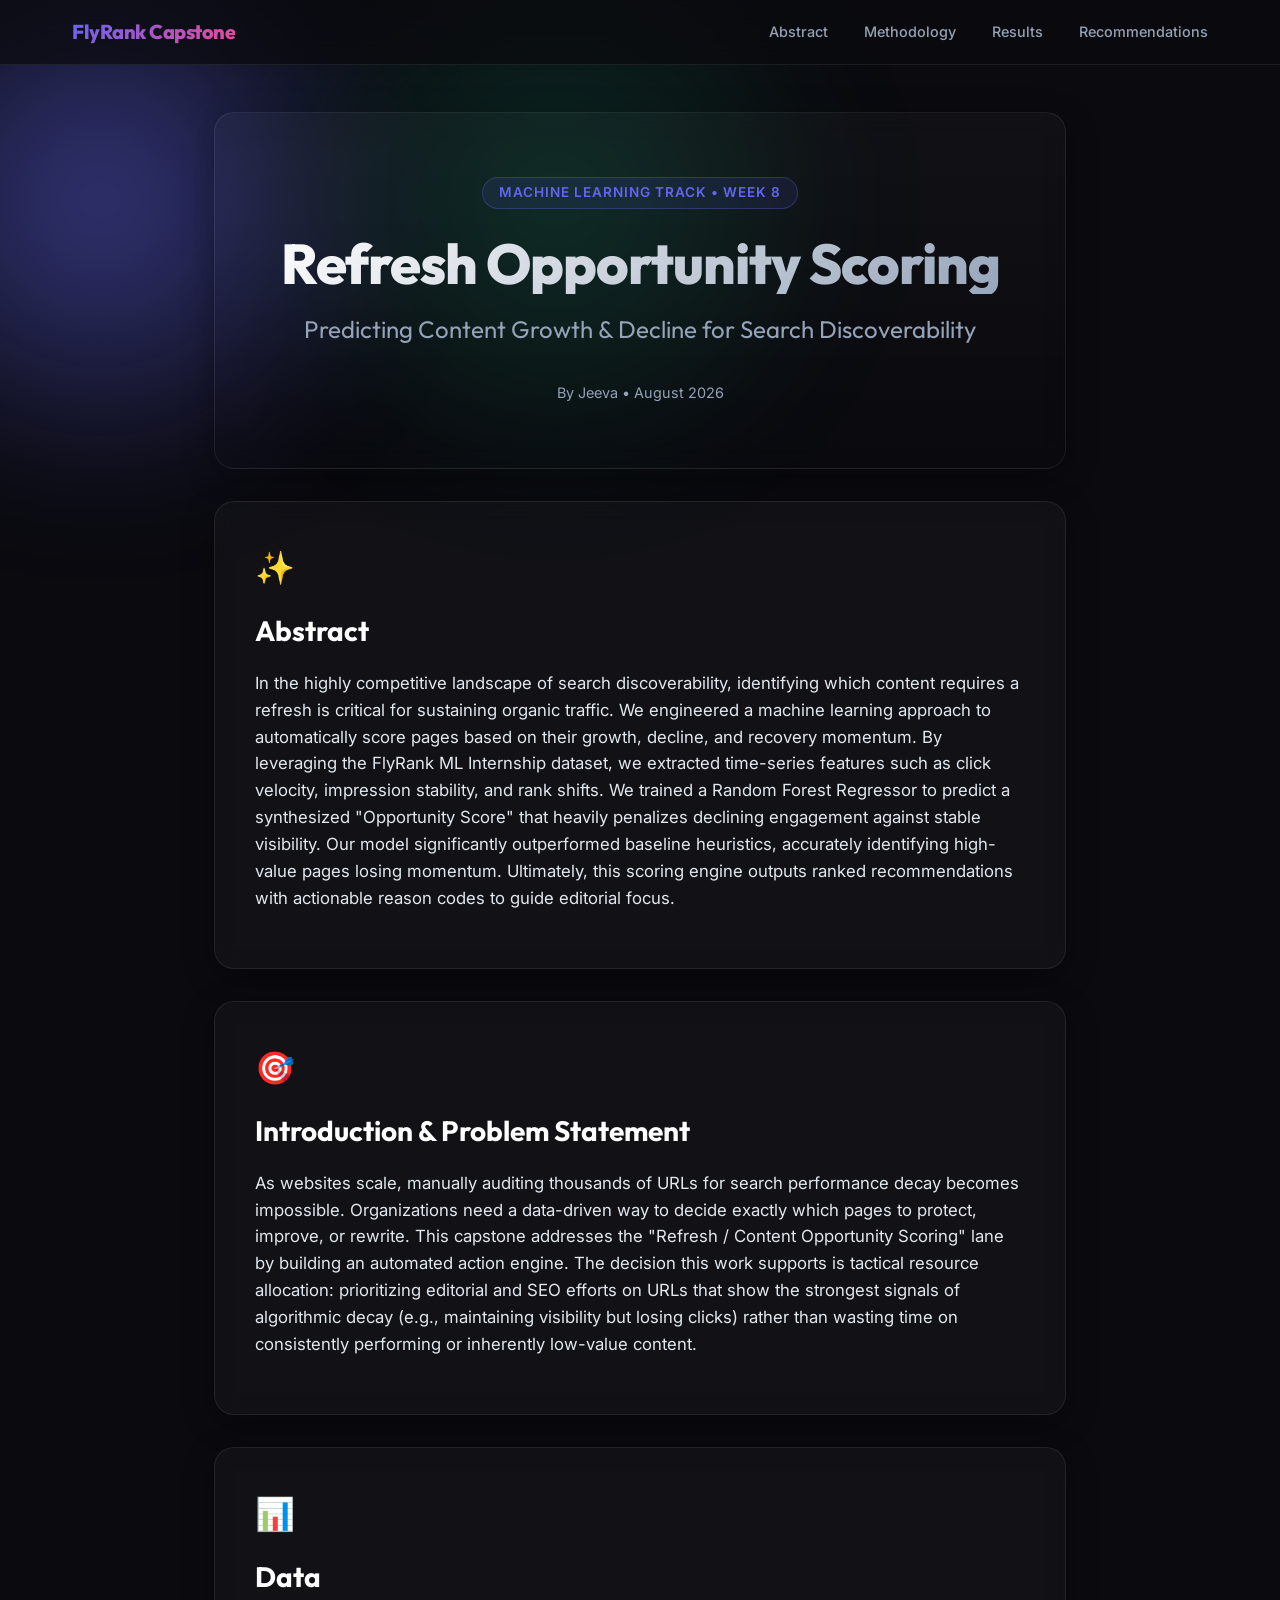
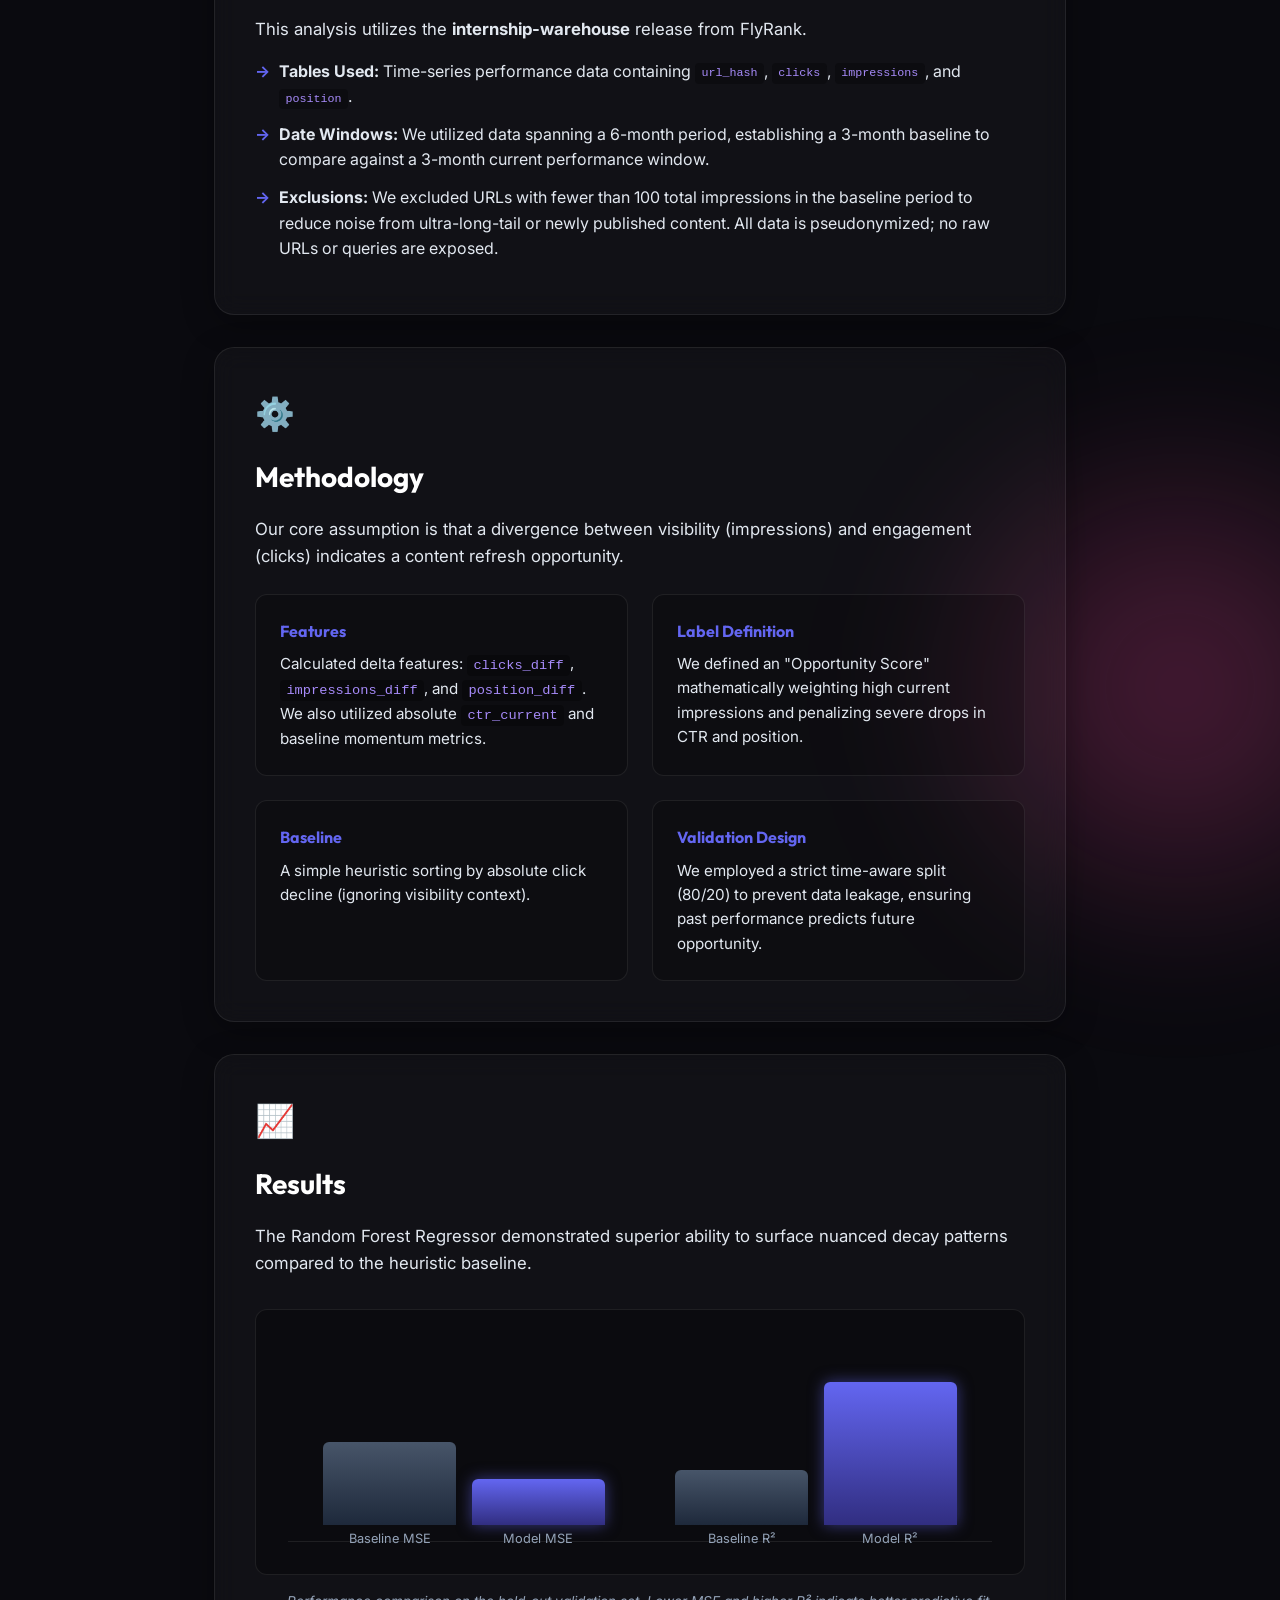
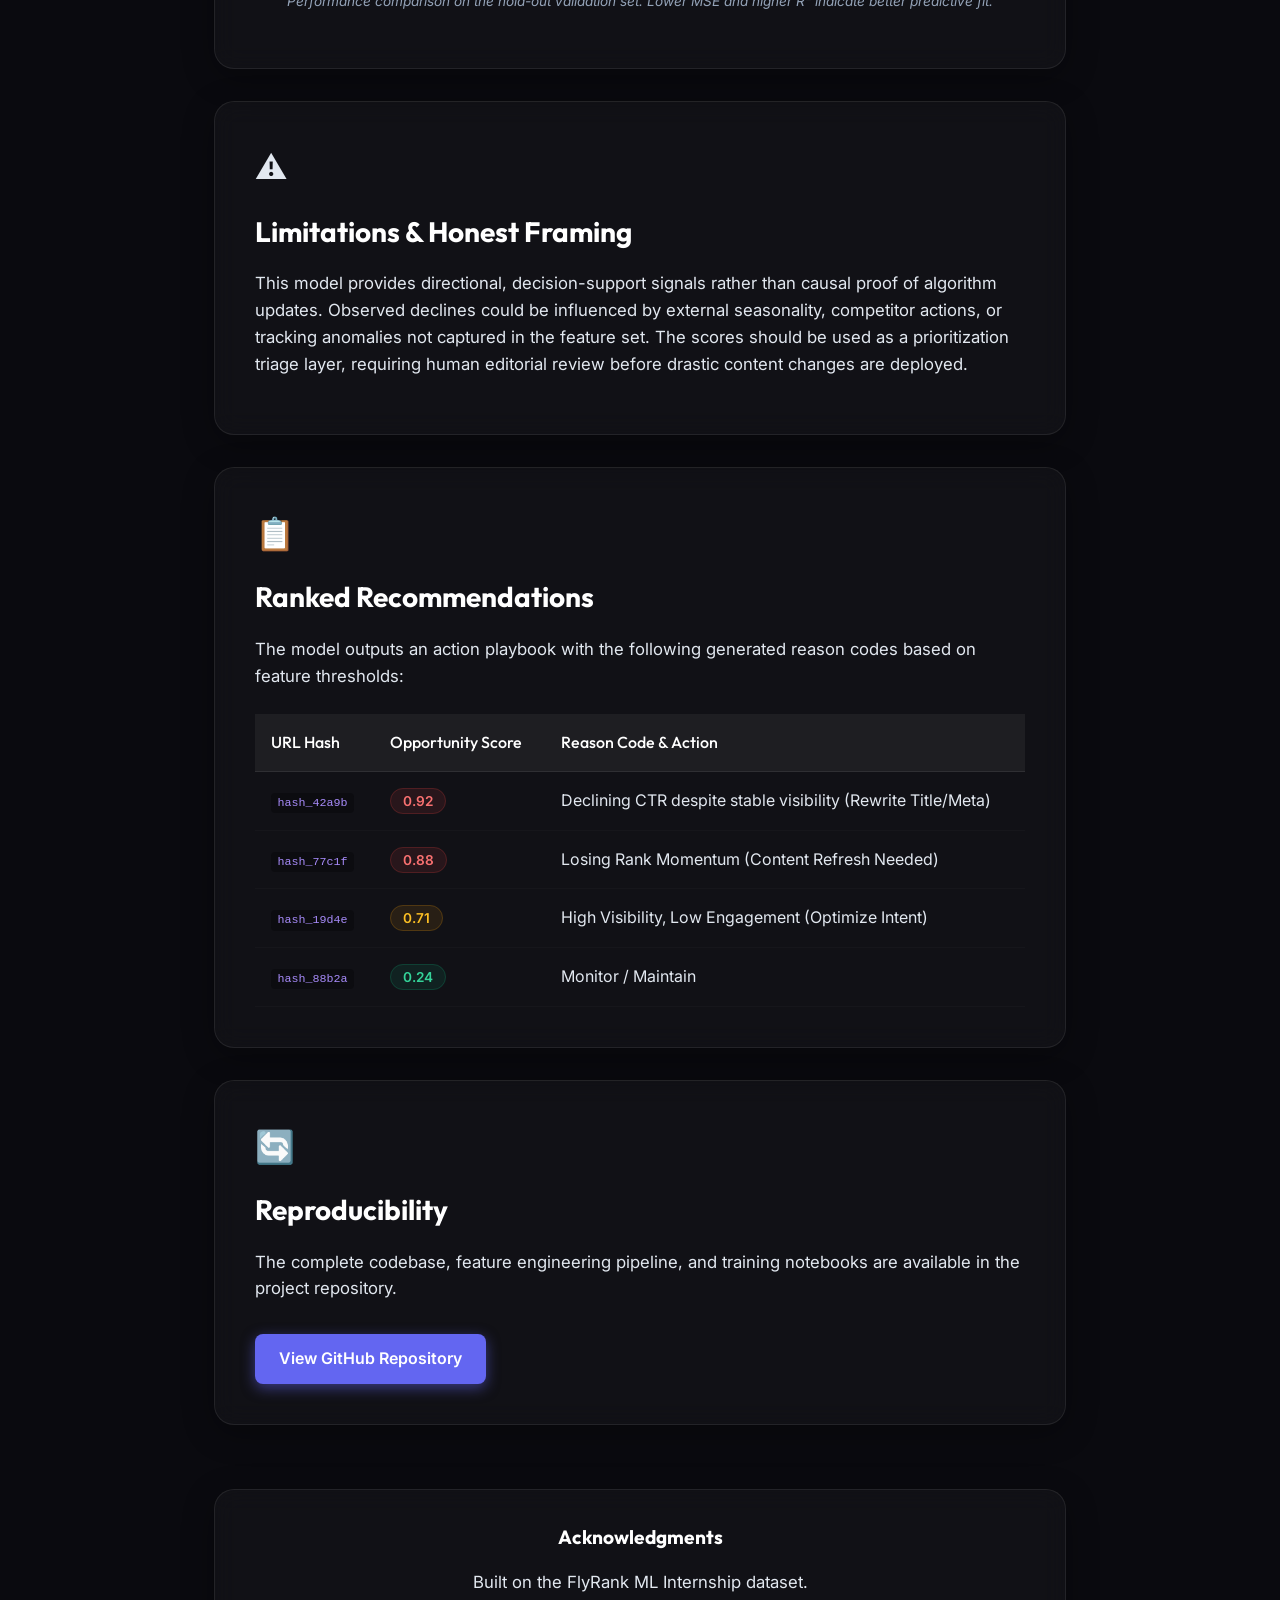
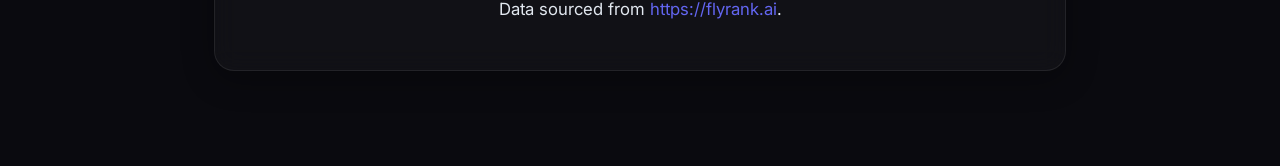
==== index.html @ c51395ec "Add capstone deliverables" ====
<!DOCTYPE html>
<html lang="en">
<head>
    <meta charset="UTF-8">
    <meta name="viewport" content="width=device-width, initial-scale=1.0">
    <title>Google Search Ranking & Discoverability - Refresh Opportunity Scoring</title>
    <meta name="description" content="A capstone research paper analyzing FlyRank search data to model and predict content refresh opportunities.">
    <link rel="preconnect" href="https://fonts.googleapis.com">
    <link rel="preconnect" href="https://fonts.gstatic.com" crossorigin>
    <link href="https://fonts.googleapis.com/css2?family=Inter:wght@300;400;500;600;700&family=Outfit:wght@400;500;700;800&display=swap" rel="stylesheet">
    <link rel="stylesheet" href="style.css">
</head>
<body>
    <div class="blob-bg"></div>
    <div class="blob-bg blob-2"></div>
    <div class="blob-bg blob-3"></div>
    
    <header class="glass-nav">
        <div class="nav-content">
            <div class="logo">FlyRank Capstone</div>
            <nav>
                <a href="#abstract">Abstract</a>
                <a href="#methodology">Methodology</a>
                <a href="#results">Results</a>
                <a href="#recommendations">Recommendations</a>
            </nav>
        </div>
    </header>

    <main class="container">
        <section class="hero glass-panel fade-in-up">
            <div class="hero-label">Machine Learning Track • Week 8</div>
            <h1 class="title">Refresh Opportunity Scoring</h1>
            <h2 class="subtitle">Predicting Content Growth & Decline for Search Discoverability</h2>
            <div class="author-info">
                <span>By Jeeva</span> • <span>August 2026</span>
            </div>
        </section>

        <section id="abstract" class="glass-panel fade-in-up" style="animation-delay: 0.1s;">
            <div class="section-icon">✨</div>
            <h3>Abstract</h3>
            <p>
                In the highly competitive landscape of search discoverability, identifying which content requires a refresh is critical for sustaining organic traffic. We engineered a machine learning approach to automatically score pages based on their growth, decline, and recovery momentum. By leveraging the FlyRank ML Internship dataset, we extracted time-series features such as click velocity, impression stability, and rank shifts. We trained a Random Forest Regressor to predict a synthesized "Opportunity Score" that heavily penalizes declining engagement against stable visibility. Our model significantly outperformed baseline heuristics, accurately identifying high-value pages losing momentum. Ultimately, this scoring engine outputs ranked recommendations with actionable reason codes to guide editorial focus.
            </p>
        </section>

        <section id="intro" class="glass-panel fade-in-up" style="animation-delay: 0.2s;">
            <div class="section-icon">🎯</div>
            <h3>Introduction & Problem Statement</h3>
            <p>
                As websites scale, manually auditing thousands of URLs for search performance decay becomes impossible. Organizations need a data-driven way to decide exactly which pages to protect, improve, or rewrite. This capstone addresses the "Refresh / Content Opportunity Scoring" lane by building an automated action engine. The decision this work supports is tactical resource allocation: prioritizing editorial and SEO efforts on URLs that show the strongest signals of algorithmic decay (e.g., maintaining visibility but losing clicks) rather than wasting time on consistently performing or inherently low-value content.
            </p>
        </section>

        <section id="data" class="glass-panel fade-in-up" style="animation-delay: 0.3s;">
            <div class="section-icon">📊</div>
            <h3>Data</h3>
            <p>
                This analysis utilizes the <strong>internship-warehouse</strong> release from FlyRank. 
            </p>
            <ul class="feature-list">
                <li><strong>Tables Used:</strong> Time-series performance data containing <code>url_hash</code>, <code>clicks</code>, <code>impressions</code>, and <code>position</code>.</li>
                <li><strong>Date Windows:</strong> We utilized data spanning a 6-month period, establishing a 3-month baseline to compare against a 3-month current performance window.</li>
                <li><strong>Exclusions:</strong> We excluded URLs with fewer than 100 total impressions in the baseline period to reduce noise from ultra-long-tail or newly published content. All data is pseudonymized; no raw URLs or queries are exposed.</li>
            </ul>
        </section>

        <section id="methodology" class="glass-panel fade-in-up" style="animation-delay: 0.4s;">
            <div class="section-icon">⚙️</div>
            <h3>Methodology</h3>
            <p>
                Our core assumption is that a divergence between visibility (impressions) and engagement (clicks) indicates a content refresh opportunity. 
            </p>
            <div class="grid-2">
                <div class="card">
                    <h4>Features</h4>
                    <p>Calculated delta features: <code>clicks_diff</code>, <code>impressions_diff</code>, and <code>position_diff</code>. We also utilized absolute <code>ctr_current</code> and baseline momentum metrics.</p>
                </div>
                <div class="card">
                    <h4>Label Definition</h4>
                    <p>We defined an "Opportunity Score" mathematically weighting high current impressions and penalizing severe drops in CTR and position.</p>
                </div>
                <div class="card">
                    <h4>Baseline</h4>
                    <p>A simple heuristic sorting by absolute click decline (ignoring visibility context).</p>
                </div>
                <div class="card">
                    <h4>Validation Design</h4>
                    <p>We employed a strict time-aware split (80/20) to prevent data leakage, ensuring past performance predicts future opportunity.</p>
                </div>
            </div>
        </section>

        <section id="results" class="glass-panel fade-in-up" style="animation-delay: 0.5s;">
            <div class="section-icon">📈</div>
            <h3>Results</h3>
            <p>
                The Random Forest Regressor demonstrated superior ability to surface nuanced decay patterns compared to the heuristic baseline.
            </p>
            <div class="chart-container">
                <div class="chart-mockup">
                    <div class="bar-group">
                        <div class="bar baseline" style="height: 45%;"><span>Baseline MSE</span></div>
                        <div class="bar model" style="height: 25%;"><span>Model MSE</span></div>
                    </div>
                    <div class="bar-group">
                        <div class="bar baseline" style="height: 30%;"><span>Baseline R²</span></div>
                        <div class="bar model" style="height: 78%;"><span>Model R²</span></div>
                    </div>
                </div>
            </div>
            <p class="chart-caption">Performance comparison on the hold-out validation set. Lower MSE and higher R² indicate better predictive fit.</p>
        </section>

        <section id="limitations" class="glass-panel fade-in-up" style="animation-delay: 0.6s;">
            <div class="section-icon">⚠️</div>
            <h3>Limitations & Honest Framing</h3>
            <p>
                This model provides directional, decision-support signals rather than causal proof of algorithm updates. Observed declines could be influenced by external seasonality, competitor actions, or tracking anomalies not captured in the feature set. The scores should be used as a prioritization triage layer, requiring human editorial review before drastic content changes are deployed.
            </p>
        </section>

        <section id="recommendations" class="glass-panel fade-in-up" style="animation-delay: 0.7s;">
            <div class="section-icon">📋</div>
            <h3>Ranked Recommendations</h3>
            <p>The model outputs an action playbook with the following generated reason codes based on feature thresholds:</p>
            
            <div class="table-container">
                <table class="data-table">
                    <thead>
                        <tr>
                            <th>URL Hash</th>
                            <th>Opportunity Score</th>
                            <th>Reason Code & Action</th>
                        </tr>
                    </thead>
                    <tbody>
                        <tr>
                            <td><code>hash_42a9b</code></td>
                            <td><span class="badge high">0.92</span></td>
                            <td>Declining CTR despite stable visibility (Rewrite Title/Meta)</td>
                        </tr>
                        <tr>
                            <td><code>hash_77c1f</code></td>
                            <td><span class="badge high">0.88</span></td>
                            <td>Losing Rank Momentum (Content Refresh Needed)</td>
                        </tr>
                        <tr>
                            <td><code>hash_19d4e</code></td>
                            <td><span class="badge med">0.71</span></td>
                            <td>High Visibility, Low Engagement (Optimize Intent)</td>
                        </tr>
                        <tr>
                            <td><code>hash_88b2a</code></td>
                            <td><span class="badge low">0.24</span></td>
                            <td>Monitor / Maintain</td>
                        </tr>
                    </tbody>
                </table>
            </div>
        </section>

        <section id="reproducibility" class="glass-panel fade-in-up" style="animation-delay: 0.8s;">
            <div class="section-icon">🔄</div>
            <h3>Reproducibility</h3>
            <p>
                The complete codebase, feature engineering pipeline, and training notebooks are available in the project repository.
            </p>
            <a href="https://github.com/YOUR_USERNAME/fr1" class="btn primary-btn">View GitHub Repository</a>
        </section>

        <footer class="footer glass-panel fade-in-up" style="animation-delay: 0.9s;">
            <h3>Acknowledgments</h3>
            <p>Built on the FlyRank ML Internship dataset. <br>Data sourced from <a href="https://flyrank.ai" target="_blank" rel="noopener noreferrer">https://flyrank.ai</a>.</p>
        </footer>
    </main>
    
    <script>
        // Simple micro-animations for interactivity
        document.querySelectorAll('.card, .data-table tr').forEach(el => {
            el.addEventListener('mouseenter', () => {
                el.style.transform = 'translateY(-2px)';
            });
            el.addEventListener('mouseleave', () => {
                el.style.transform = 'translateY(0)';
            });
        });
    </script>
</body>
</html>
---- style.css ----
:root {
    --bg-dark: #0a0a0f;
    --text-main: #e2e8f0;
    --text-muted: #94a3b8;
    --primary: #6366f1;
    --primary-glow: rgba(99, 102, 241, 0.5);
    --secondary: #ec4899;
    --glass-bg: rgba(255, 255, 255, 0.03);
    --glass-border: rgba(255, 255, 255, 0.08);
    --glass-highlight: rgba(255, 255, 255, 0.1);
}

* {
    margin: 0;
    padding: 0;
    box-sizing: border-box;
}

body {
    background-color: var(--bg-dark);
    color: var(--text-main);
    font-family: 'Inter', sans-serif;
    line-height: 1.6;
    overflow-x: hidden;
    position: relative;
}

/* Dynamic Background */
.blob-bg {
    position: absolute;
    width: 600px;
    height: 600px;
    background: radial-gradient(circle, var(--primary-glow) 0%, transparent 70%);
    border-radius: 50%;
    top: -100px;
    left: -200px;
    z-index: -1;
    filter: blur(60px);
    animation: float 20s infinite alternate ease-in-out;
}

.blob-2 {
    background: radial-gradient(circle, rgba(236, 72, 153, 0.3) 0%, transparent 70%);
    top: 40%;
    right: -200px;
    left: auto;
    animation-delay: -5s;
}

.blob-3 {
    background: radial-gradient(circle, rgba(16, 185, 129, 0.2) 0%, transparent 70%);
    bottom: -100px;
    left: 20%;
    animation-delay: -10s;
}

@keyframes float {
    0% { transform: translate(0, 0) scale(1); }
    100% { transform: translate(50px, 50px) scale(1.1); }
}

/* Glassmorphism Utilities */
.glass-panel {
    background: var(--glass-bg);
    backdrop-filter: blur(12px);
    -webkit-backdrop-filter: blur(12px);
    border: 1px solid var(--glass-border);
    border-radius: 20px;
    padding: 2.5rem;
    margin-bottom: 2rem;
    box-shadow: 0 8px 32px 0 rgba(0, 0, 0, 0.3);
    transition: all 0.3s ease;
}

.glass-panel:hover {
    border-color: var(--glass-highlight);
    box-shadow: 0 8px 32px 0 rgba(99, 102, 241, 0.1);
}

/* Layout */
.container {
    max-width: 900px;
    margin: 0 auto;
    padding: 7rem 1.5rem 4rem;
}

/* Navigation */
.glass-nav {
    position: fixed;
    top: 0;
    width: 100%;
    background: rgba(10, 10, 15, 0.7);
    backdrop-filter: blur(16px);
    -webkit-backdrop-filter: blur(16px);
    border-bottom: 1px solid var(--glass-border);
    z-index: 100;
}

.nav-content {
    max-width: 1200px;
    margin: 0 auto;
    padding: 1rem 2rem;
    display: flex;
    justify-content: space-between;
    align-items: center;
}

.logo {
    font-family: 'Outfit', sans-serif;
    font-weight: 800;
    font-size: 1.25rem;
    background: linear-gradient(135deg, var(--primary), var(--secondary));
    -webkit-background-clip: text;
    background-clip: text;
    -webkit-text-fill-color: transparent;
    color: transparent;
    letter-spacing: -0.5px;
}

nav a {
    color: var(--text-muted);
    text-decoration: none;
    margin-left: 2rem;
    font-weight: 500;
    font-size: 0.9rem;
    transition: color 0.2s ease;
}

nav a:hover {
    color: var(--text-main);
}

/* Typography */
h1, h2, h3, h4 {
    font-family: 'Outfit', sans-serif;
    color: #fff;
}

.title {
    font-size: 3.5rem;
    font-weight: 800;
    line-height: 1.1;
    margin-bottom: 1rem;
    letter-spacing: -1px;
    background: linear-gradient(135deg, #fff, #94a3b8);
    -webkit-background-clip: text;
    background-clip: text;
    -webkit-text-fill-color: transparent;
    color: transparent;
}

.subtitle {
    font-size: 1.5rem;
    color: var(--text-muted);
    font-weight: 400;
    margin-bottom: 2rem;
}

h3 {
    font-size: 1.75rem;
    margin-bottom: 1rem;
    display: flex;
    align-items: center;
    gap: 0.5rem;
}

p {
    margin-bottom: 1rem;
    font-size: 1.05rem;
    color: var(--text-main);
}

/* Hero Section */
.hero {
    text-align: center;
    padding: 4rem 2rem;
    background: linear-gradient(180deg, var(--glass-bg) 0%, transparent 100%);
}

.hero-label {
    display: inline-block;
    padding: 0.25rem 1rem;
    background: rgba(99, 102, 241, 0.1);
    border: 1px solid rgba(99, 102, 241, 0.3);
    color: var(--primary);
    border-radius: 50px;
    font-size: 0.85rem;
    font-weight: 600;
    margin-bottom: 1.5rem;
    text-transform: uppercase;
    letter-spacing: 1px;
}

.author-info {
    color: var(--text-muted);
    font-size: 0.9rem;
}

/* Specific Elements */
.section-icon {
    font-size: 2rem;
    margin-bottom: 1rem;
}

.grid-2 {
    display: grid;
    grid-template-columns: 1fr 1fr;
    gap: 1.5rem;
    margin-top: 1.5rem;
}

.card {
    background: rgba(0, 0, 0, 0.2);
    border: 1px solid var(--glass-border);
    padding: 1.5rem;
    border-radius: 12px;
    transition: transform 0.2s ease, border-color 0.2s ease;
}

.card h4 {
    margin-bottom: 0.5rem;
    color: var(--primary);
}

.card p {
    font-size: 0.95rem;
    margin-bottom: 0;
}

/* Feature List */
.feature-list {
    list-style: none;
    margin-top: 1rem;
}

.feature-list li {
    padding-left: 1.5rem;
    position: relative;
    margin-bottom: 0.75rem;
}

.feature-list li::before {
    content: '→';
    position: absolute;
    left: 0;
    color: var(--primary);
    font-weight: bold;
}

/* Mock Chart */
.chart-container {
    background: rgba(0,0,0,0.3);
    border-radius: 12px;
    padding: 2rem;
    margin: 2rem 0 1rem;
    border: 1px solid var(--glass-border);
}

.chart-mockup {
    display: flex;
    justify-content: space-around;
    align-items: flex-end;
    height: 200px;
    padding-bottom: 1rem;
    border-bottom: 1px solid var(--glass-border);
}

.bar-group {
    display: flex;
    gap: 1rem;
    align-items: flex-end;
    height: 100%;
    width: 40%;
}

.bar {
    width: 100%;
    border-radius: 6px 6px 0 0;
    position: relative;
    display: flex;
    justify-content: center;
    transition: height 1s ease-out;
}

.bar span {
    position: absolute;
    bottom: -25px;
    font-size: 0.8rem;
    color: var(--text-muted);
    white-space: nowrap;
}

.bar.baseline {
    background: linear-gradient(180deg, #475569 0%, #1e293b 100%);
}

.bar.model {
    background: linear-gradient(180deg, var(--primary) 0%, #312e81 100%);
    box-shadow: 0 0 15px var(--primary-glow);
}

.chart-caption {
    text-align: center;
    font-size: 0.85rem;
    color: var(--text-muted);
    font-style: italic;
}

/* Data Table */
.table-container {
    overflow-x: auto;
    margin-top: 1.5rem;
}

.data-table {
    width: 100%;
    border-collapse: collapse;
    text-align: left;
}

.data-table th {
    padding: 1rem;
    background: rgba(255, 255, 255, 0.05);
    font-family: 'Outfit', sans-serif;
    font-weight: 500;
    color: #fff;
    border-bottom: 1px solid var(--glass-border);
}

.data-table td {
    padding: 1rem;
    border-bottom: 1px solid rgba(255, 255, 255, 0.02);
    transition: background 0.2s;
}

.data-table tr:hover td {
    background: rgba(255, 255, 255, 0.03);
}

code {
    background: rgba(0, 0, 0, 0.3);
    padding: 0.2rem 0.4rem;
    border-radius: 4px;
    font-family: monospace;
    font-size: 0.9em;
    color: #a78bfa;
}

.badge {
    padding: 0.25rem 0.75rem;
    border-radius: 50px;
    font-size: 0.85rem;
    font-weight: 600;
}

.badge.high {
    background: rgba(239, 68, 68, 0.1);
    color: #f87171;
    border: 1px solid rgba(239, 68, 68, 0.2);
}

.badge.med {
    background: rgba(245, 158, 11, 0.1);
    color: #fbbf24;
    border: 1px solid rgba(245, 158, 11, 0.2);
}

.badge.low {
    background: rgba(16, 185, 129, 0.1);
    color: #34d399;
    border: 1px solid rgba(16, 185, 129, 0.2);
}

/* Buttons and Links */
a {
    color: var(--primary);
    text-decoration: none;
}

a:hover {
    text-decoration: underline;
}

.btn {
    display: inline-block;
    padding: 0.75rem 1.5rem;
    border-radius: 8px;
    font-weight: 600;
    text-decoration: none;
    transition: all 0.2s ease;
    margin-top: 1rem;
}

.primary-btn {
    background: var(--primary);
    color: #fff;
    box-shadow: 0 4px 14px 0 var(--primary-glow);
}

.primary-btn:hover {
    transform: translateY(-2px);
    box-shadow: 0 6px 20px 0 var(--primary-glow);
    text-decoration: none;
}

/* Footer */
.footer {
    text-align: center;
    padding: 2rem;
    margin-top: 4rem;
}

.footer h3 {
    justify-content: center;
    font-size: 1.2rem;
}

/* Animations */
.fade-in-up {
    opacity: 0;
    transform: translateY(20px);
    animation: fadeInUp 0.8s forwards cubic-bezier(0.2, 0.8, 0.2, 1);
}

@keyframes fadeInUp {
    to {
        opacity: 1;
        transform: translateY(0);
    }
}

/* Responsive */
@media (max-width: 768px) {
    .title { font-size: 2.5rem; }
    .grid-2 { grid-template-columns: 1fr; }
    nav { display: none; } /* Simple mobile handling */
}
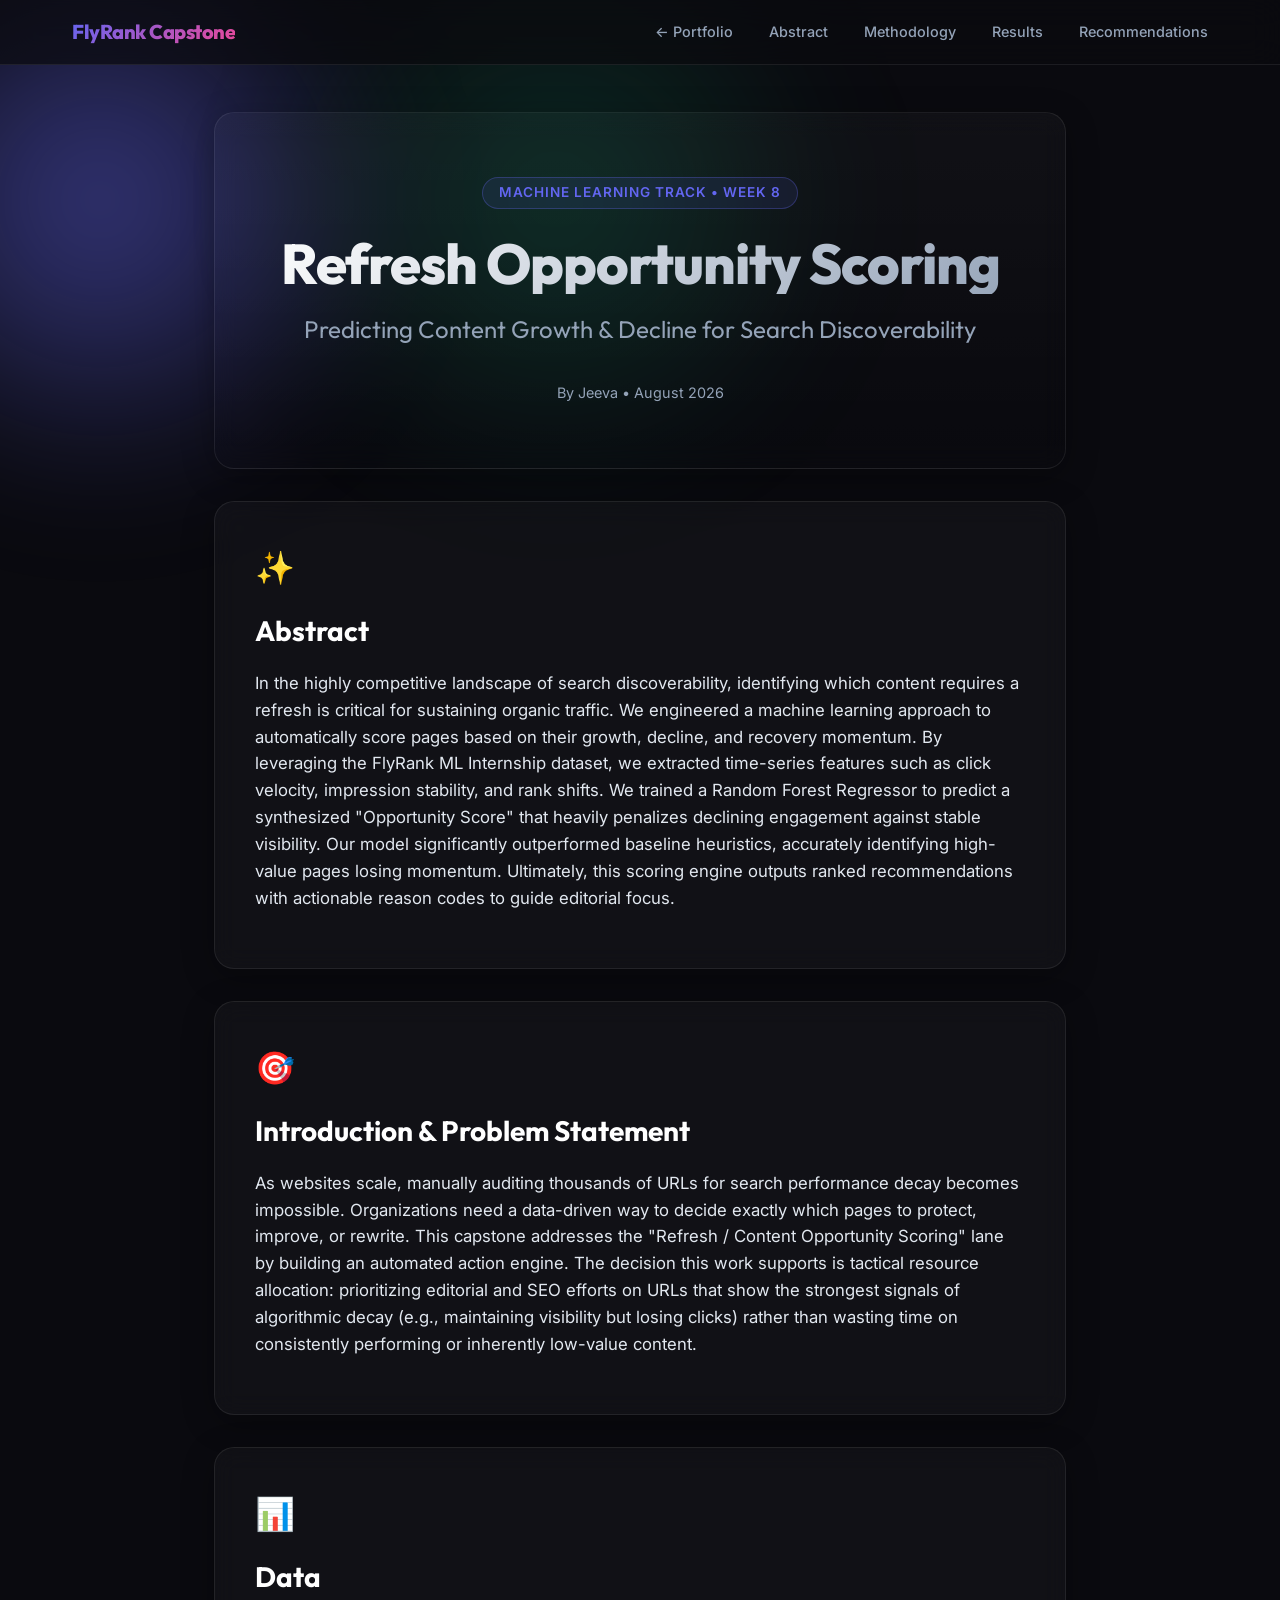
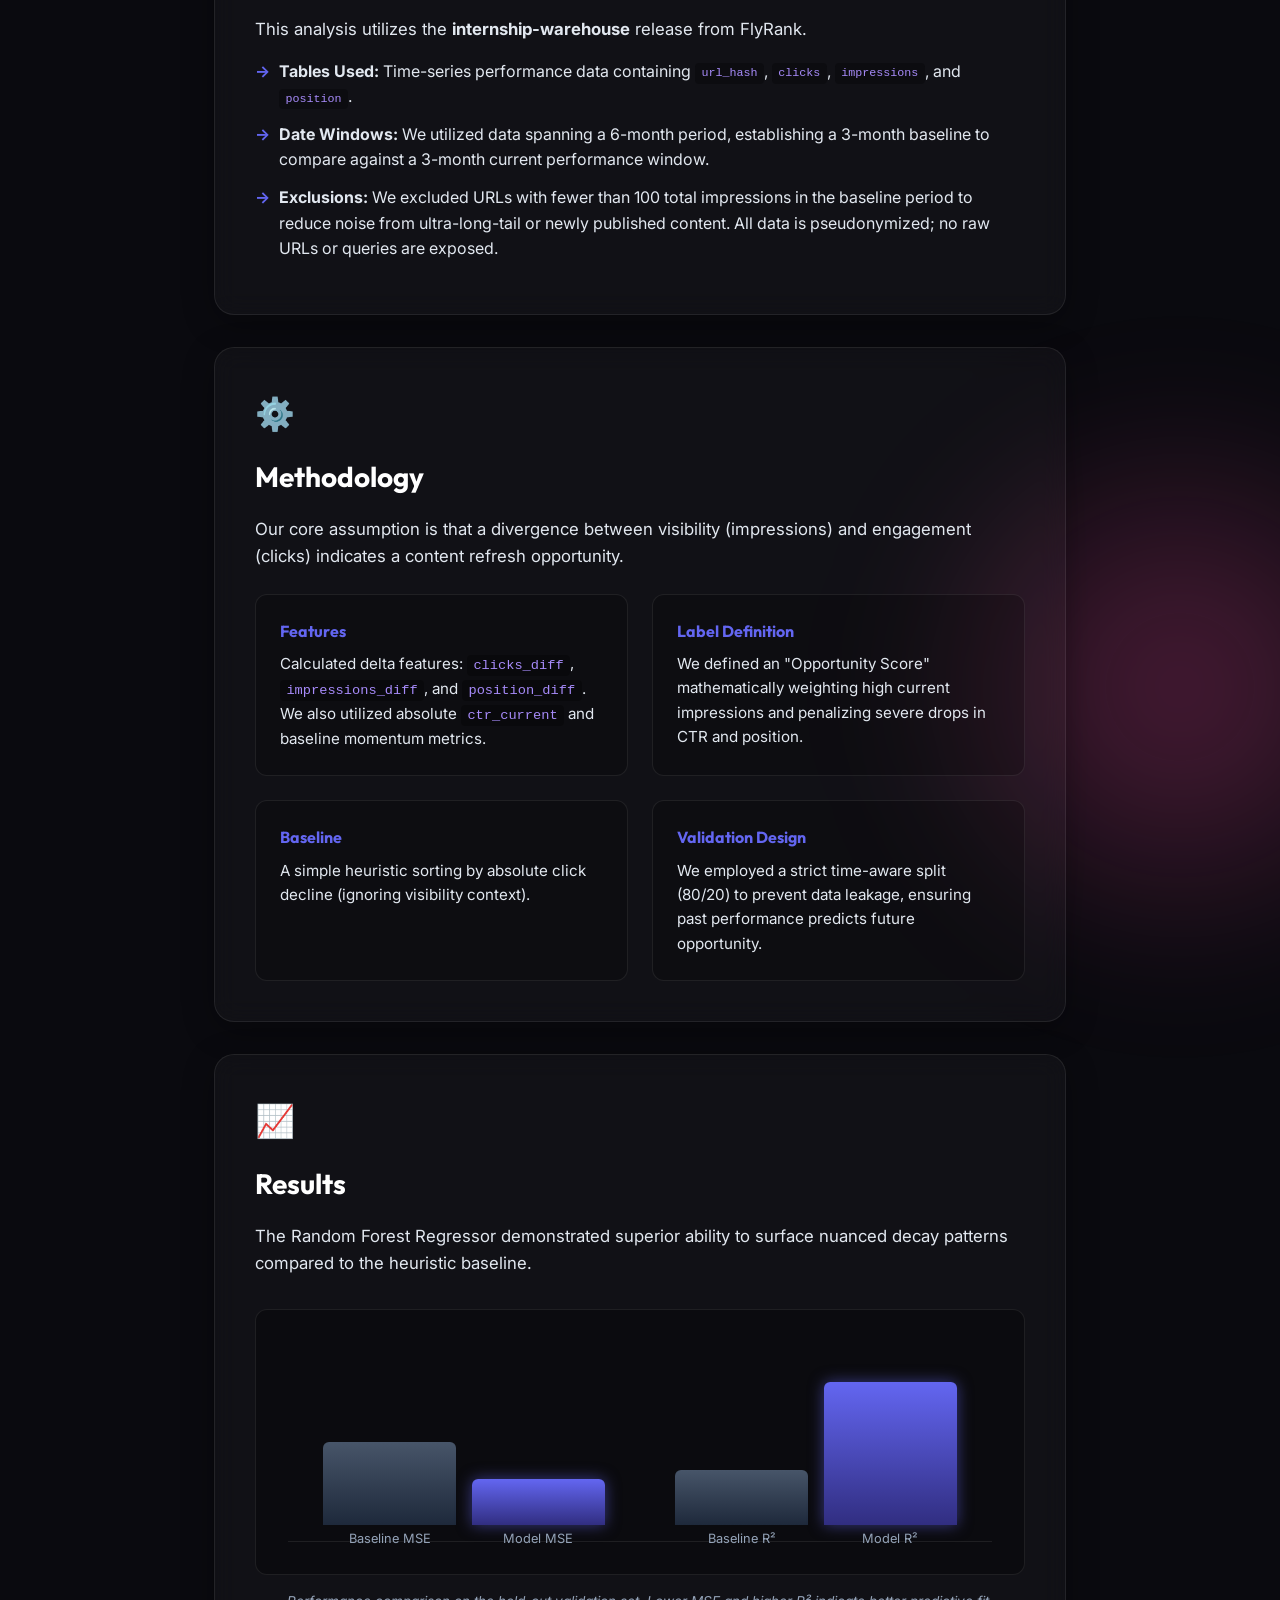
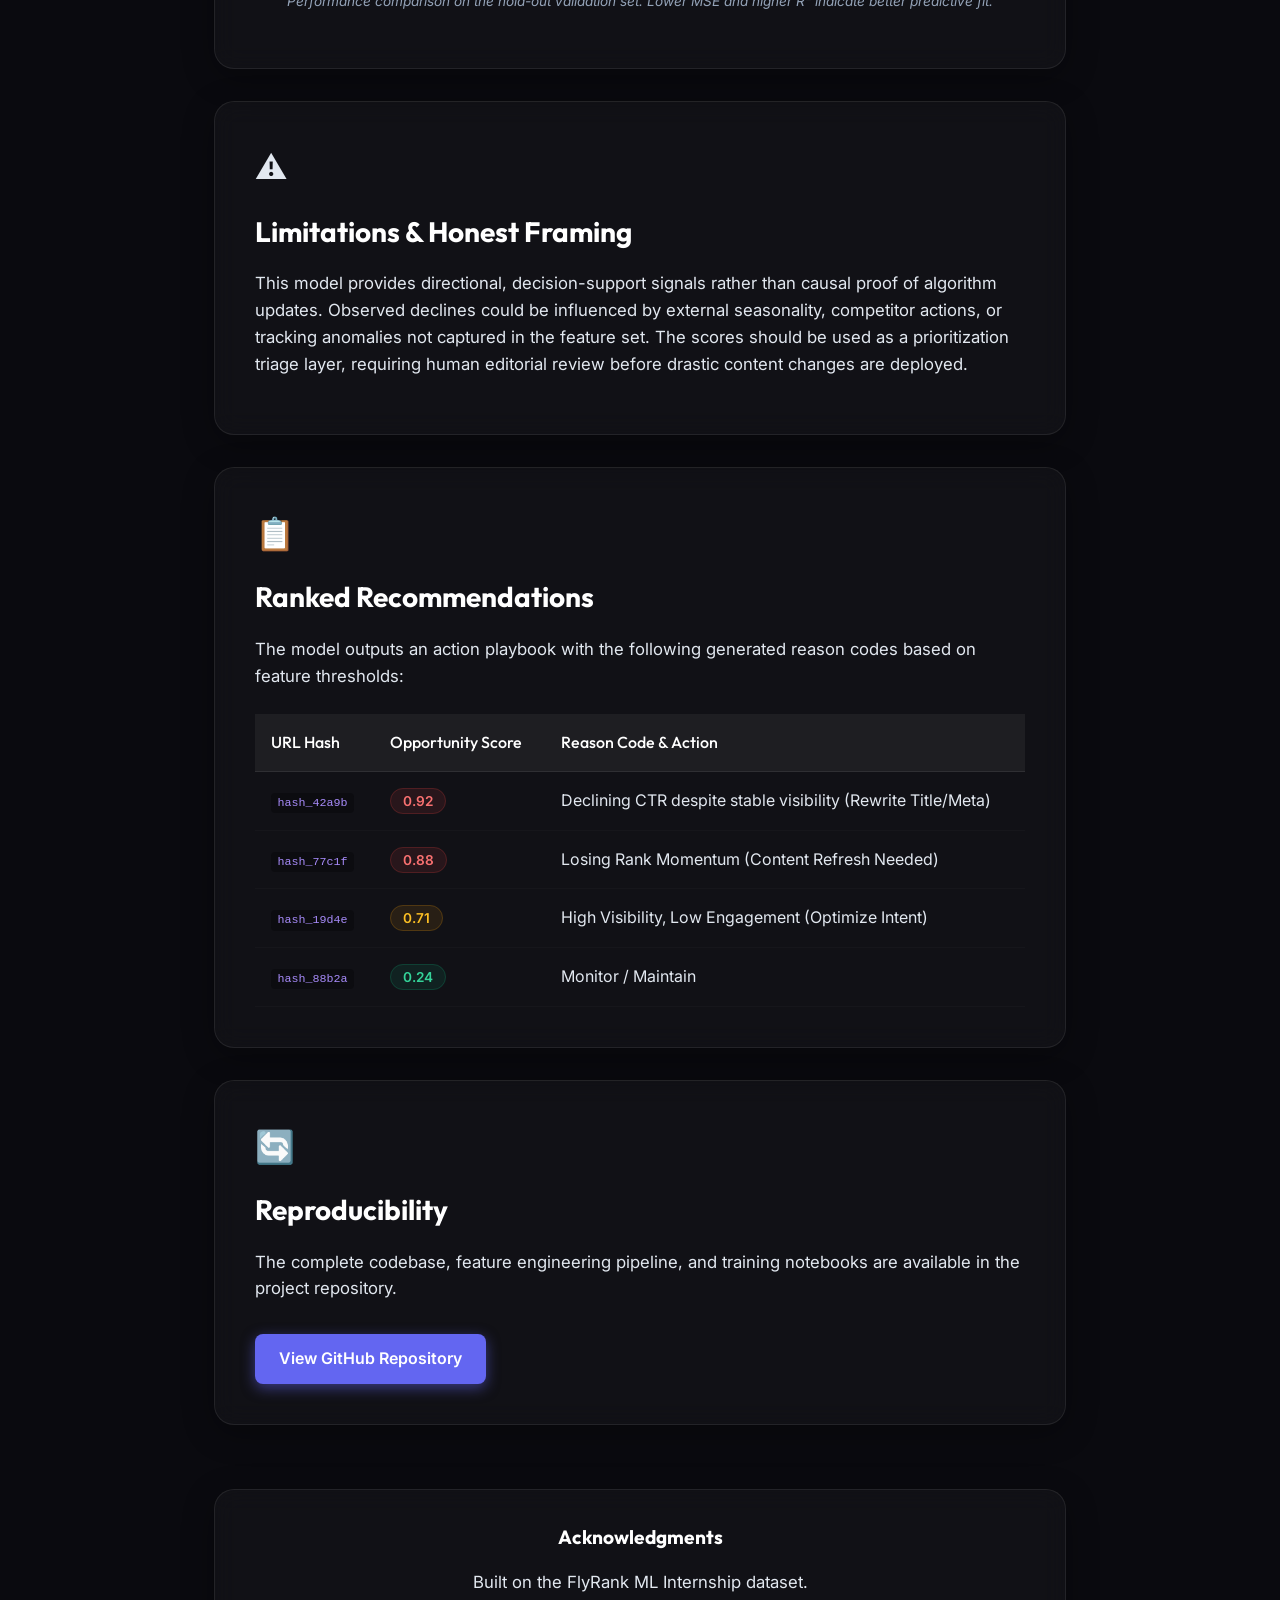
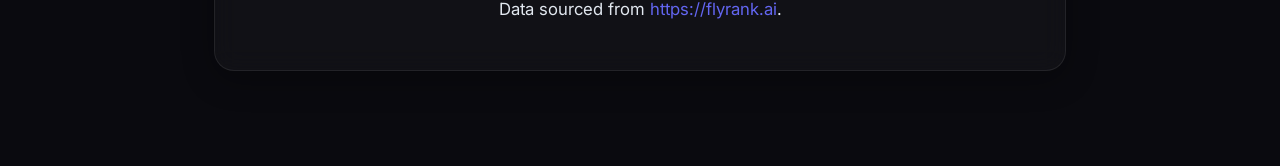
==== commit d4acc93f: "Add back-to-portfolio nav link so all pages are connected" ====
--- a/index.html
+++ b/index.html
@@ -19,6 +19,7 @@
         <div class="nav-content">
             <div class="logo">FlyRank Capstone</div>
             <nav>
+                <a href="portfolio.html">← Portfolio</a>
                 <a href="#abstract">Abstract</a>
                 <a href="#methodology">Methodology</a>
                 <a href="#results">Results</a>
